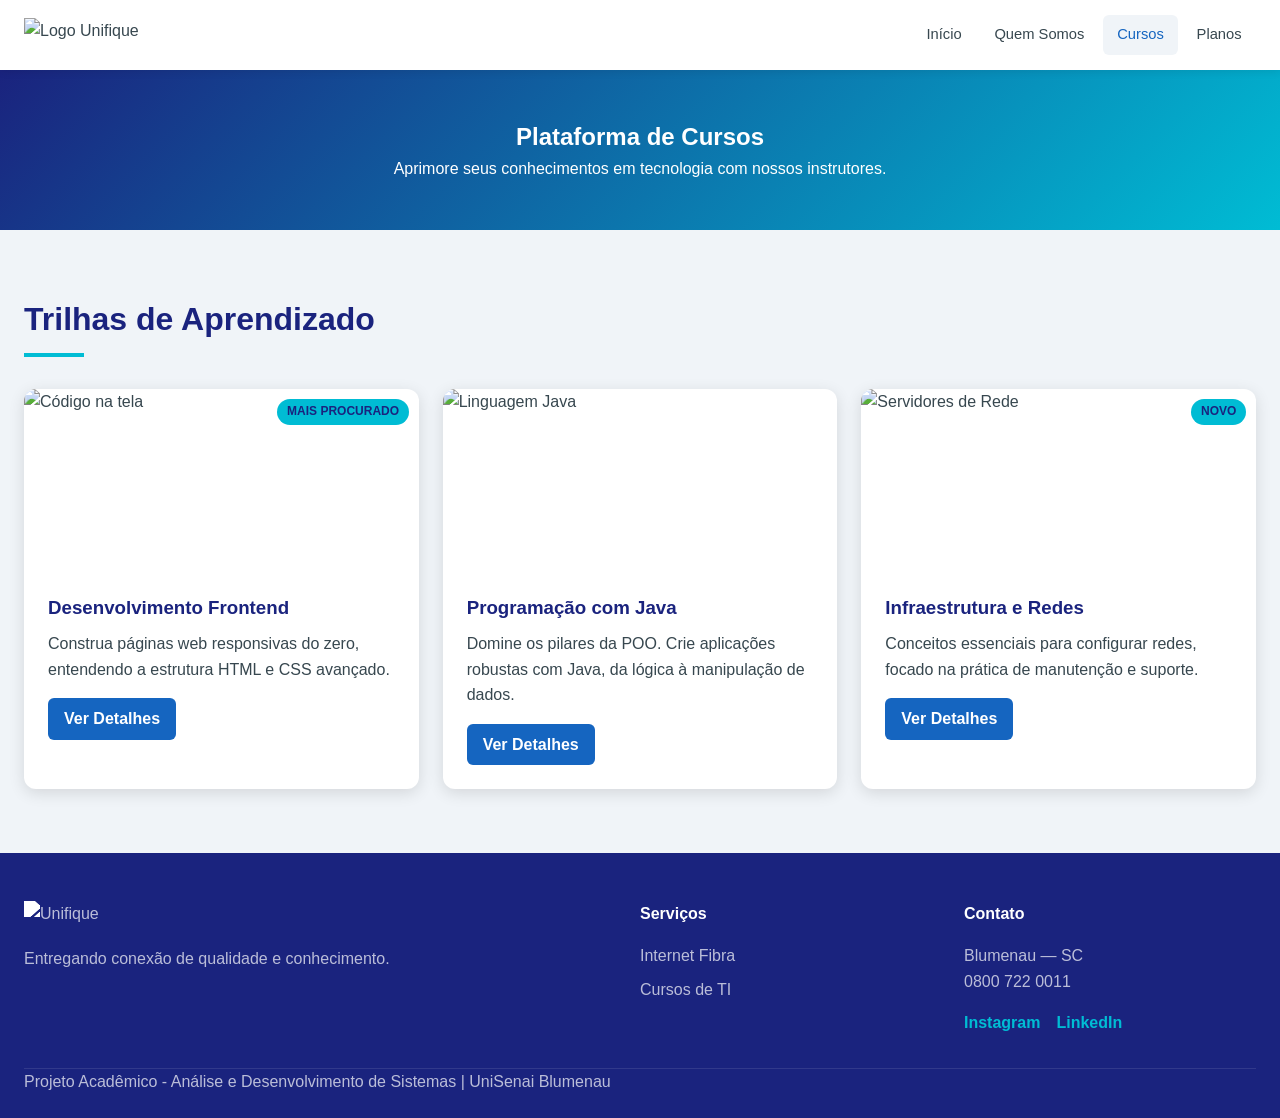
==== cursos.html @ 4384632e "first commit" ====
<!DOCTYPE html>
<html lang="pt-BR">
<head>
  <meta charset="UTF-8" />
  <meta name="viewport" content="width=device-width, initial-scale=1.0" />
  <title>Cursos Online — Unifique</title>
  <link rel="stylesheet" href="style.css" />
</head>
<body>

<div class="site-wrapper">
  <header>
    <div class="header-inner">
      <a href="index.html" class="logo">
        <img src="imagens/logo.svg" alt="Logo Unifique" class="logo-img">
      </a>
      <nav>
        <ul class="nav-list">
          <li><a href="index.html">Início</a></li>
          <li><a href="index.html#quem-somos">Quem Somos</a></li>
          <li><a href="cursos.html" class="ativo">Cursos</a></li>
          <li><a href="produto.html">Planos</a></li>
        </ul>
      </nav>
    </div>
  </header>

  <main>
    <section class="cursos-hero">
      <h1>Plataforma de Cursos</h1>
      <p>Aprimore seus conhecimentos em tecnologia com nossos instrutores.</p>
    </section>

    <section class="cursos-lista">
      <div class="section-container">
        <h2 class="section-title">Trilhas de Aprendizado</h2>
        <div class="section-divider"></div>

        <div class="cursos-grid">
          <article class="curso-card">
            <div class="curso-card-img">
              <span class="curso-badge">Mais Procurado</span>
              <img src="imagens/cursos/frontend.jpg" alt="Código na tela">
            </div>
            <div class="curso-card-body">
              <h3>Desenvolvimento Frontend</h3>
              <p>Construa páginas web responsivas do zero, entendendo a estrutura HTML e CSS avançado.</p>
              <a href="#" class="btn-comprar">Ver Detalhes</a>
            </div>
          </article>

          <article class="curso-card">
            <div class="curso-card-img">
              <img src="imagens/cursos/backend.jpg" alt="Linguagem Java">
            </div>
            <div class="curso-card-body">
              <h3>Programação com Java</h3>
              <p>Domine os pilares da POO. Crie aplicações robustas com Java, da lógica à manipulação de dados.</p>
              <a href="#" class="btn-comprar">Ver Detalhes</a>
            </div>
          </article>

          <article class="curso-card">
            <div class="curso-card-img">
              <span class="curso-badge">Novo</span>
              <img src="imagens/cursos/redes.webp" alt="Servidores de Rede">
            </div>
            <div class="curso-card-body">
              <h3>Infraestrutura e Redes</h3>
              <p>Conceitos essenciais para configurar redes, focado na prática de manutenção e suporte.</p>
              <a href="#" class="btn-comprar">Ver Detalhes</a>
            </div>
          </article>
        </div>
      </div>
    </section>
  </main>

  <footer>
    <div class="footer-grid">
      <div class="footer-col">
        <img src="imagens/logo.svg" alt="Unifique" style="height: 30px; margin-bottom: 15px; filter: brightness(0) invert(1);">
        <p>Entregando conexão de qualidade e conhecimento.</p>
      </div>
      <div class="footer-col">
        <h4>Serviços</h4>
        <ul>
          <li><a href="produto.html">Internet Fibra</a></li>
          <li><a href="cursos.html">Cursos de TI</a></li>
        </ul>
      </div>
      <div class="footer-col">
        <h4>Contato</h4>
        <p>Blumenau — SC</p>
        <p>0800 722 0011</p>
        <div class="redes-sociais">
          <a href="#">Instagram</a>
          <a href="#">LinkedIn</a>
        </div>
      </div>
    </div>
    <div class="footer-bottom">
      <p>Projeto Acadêmico - Análise e Desenvolvimento de Sistemas | UniSenai Blumenau</p>
    </div>
  </footer>
</div>

</body>
</html>
---- style.css ----
/*Reset & Variáveis*/
*, *::before, *::after {
  box-sizing: border-box;
  margin: 0;
  padding: 0;
}

:root {
  --azul-escuro: #1a237e;
  --azul-medio: #1565c0;
  --azul-claro: #1e88e5;
  --ciano: #00bcd4;
  --branco: #ffffff;
  --cinza-claro: #f0f4f8;
  --cinza-medio: #b0bec5;
  --cinza-texto: #37474f;
  --sombra: 0 4px 16px rgba(0, 0, 0, 0.12);
  --radius: 12px;
  --transicao: 0.3s ease;
  --fonte-corpo: 'Segoe UI', 'Roboto', Arial, sans-serif;
}

html { scroll-behavior: smooth; }
body {
  font-family: var(--fonte-corpo);
  color: var(--cinza-texto);
  background: var(--branco);
  line-height: 1.6;
}
a { text-decoration: none; color: inherit; }
ul { list-style: none; }
img { max-width: 100%; display: block; }

/*Layout Principal*/
.site-wrapper {
  display: grid;
  grid-template-areas: "header" "main" "footer";
  grid-template-rows: auto 1fr auto;
  min-height: 100vh;
}

/*Header & Nav*/
header {
  grid-area: header;
  background: var(--branco);
  box-shadow: 0 2px 8px rgba(0, 0, 0, 0.08);
  position: sticky;
  top: 0;
  z-index: 100;
}

.header-inner {
  display: grid;
  grid-template-columns: auto 1fr;
  grid-template-areas: "logo nav";
  align-items: center;
  max-width: 1280px;
  margin: 0 auto;
  padding: 0 1.5rem;
  height: 70px;
  gap: 1rem;
}

.logo { grid-area: logo; display: flex; align-items: center; }

.logo-img {
  height: 35px;
  width: auto;
  object-fit: contain;
}

nav { grid-area: nav; }

.nav-list {
  display: grid;
  grid-auto-flow: column;
  grid-auto-columns: max-content;
  gap: 0.25rem;
  justify-content: end;
}

.nav-list li a {
  display: block;
  padding: 0.5rem 0.9rem;
  font-size: 0.92rem;
  font-weight: 500;
  border-radius: 6px;
  transition: all var(--transicao);
}

.nav-list li a:hover, .nav-list li a.ativo {
  background: var(--cinza-claro);
  color: var(--azul-medio);
}

/*Main & Hero*/
main { grid-area: main; }

.hero {
  background: linear-gradient(135deg, var(--azul-escuro) 0%, var(--azul-medio) 50%, var(--ciano) 100%);
  min-height: 380px;
  display: grid;
  place-items: center;
  text-align: center;
  padding: 3rem 1.5rem;
}

.hero-content h1 {
  color: var(--branco);
  font-size: clamp(2rem, 5vw, 3rem);
  font-weight: 800;
  margin-bottom: 1.5rem;
  line-height: 1.1;
}

.btn-hero {
  display: inline-block;
  border: 3px solid var(--branco);
  color: var(--branco);
  padding: 0.8rem 2rem;
  border-radius: 50px;
  font-weight: 700;
  text-transform: uppercase;
  transition: all var(--transicao);
}

.btn-hero:hover { background: var(--branco); color: var(--azul-escuro); }

/*Seções*/
.section-container { max-width: 1280px; margin: 0 auto; }
.section-title { font-size: 2rem; font-weight: 800; color: var(--azul-escuro); }
.section-subtitle { color: var(--ciano); font-weight: 600; text-transform: uppercase; letter-spacing: 2px; }
.section-divider { width: 60px; height: 4px; background: var(--ciano); margin: 0.5rem 0 2rem; }

/*Quem Somos*/
.quem-somos { padding: 4rem 1.5rem; background: var(--branco); }
.quem-somos-grid {
  display: grid;
  grid-template-columns: 1fr 1fr;
  gap: 2.5rem;
  align-items: center;
}
.quem-imagem img { border-radius: var(--radius); box-shadow: var(--sombra); }

/*Serviços*/
.servicos { padding: 4rem 1.5rem; background: var(--cinza-claro); }
.servicos-grid {
  display: grid;
  grid-template-columns: repeat(3, 1fr);
  gap: 1.5rem;
}
.servico-card {
  background: var(--branco);
  border-radius: var(--radius);
  padding: 2rem 1.5rem;
  box-shadow: var(--sombra);
  transition: transform var(--transicao);
}
.servico-card:hover { transform: translateY(-5px); }
.servico-card h3 { color: var(--azul-escuro); margin: 1rem 0 0.5rem; }
.servico-icone { font-size: 2.5rem; }

.servico-card.premium {
  grid-column: span 2;
  background: linear-gradient(135deg, var(--azul-escuro), var(--azul-medio));
  color: var(--branco);
  display: flex;
  align-items: center;
  gap: 2rem;
}
.servico-card.premium h3 { color: var(--branco); margin-top: 0; }

/*Diferenciais*/
.diferenciais { padding: 4rem 1.5rem; background: var(--branco); }
.diferenciais-grid {
  display: grid;
  grid-template-columns: repeat(4, 1fr);
  grid-auto-rows: 120px;
  grid-auto-flow: dense;
  gap: 1rem;
}
.diferencial-item {
  background: var(--cinza-claro);
  border-radius: var(--radius);
  display: flex;
  flex-direction: column;
  align-items: center;
  justify-content: center;
  gap: 0.5rem;
  font-weight: 600;
  text-align: center;
  transition: all var(--transicao);
}
.diferencial-item:hover { background: var(--ciano); color: var(--branco); }
.diferencial-item .icon { font-size: 2rem; }

.diferencial-item.largo { grid-column: span 2; }
.diferencial-item.alto { grid-row: span 2; }
.diferencial-item.grande { grid-column: span 2; grid-row: span 2; }

/*Cursos*/
.cursos-hero {
  background: linear-gradient(135deg, var(--azul-escuro), var(--ciano));
  padding: 3rem 1.5rem;
  text-align: center;
  color: var(--branco);
}
.cursos-lista { padding: 4rem 1.5rem; background: var(--cinza-claro); }
.cursos-grid {
  display: grid;
  grid-template-columns: repeat(3, 1fr);
  gap: 1.5rem;
}
.curso-card {
  background: var(--branco);
  border-radius: var(--radius);
  overflow: hidden;
  box-shadow: var(--sombra);
}
.curso-card-img { height: 180px; position: relative; }
.curso-card-img img { width: 100%; height: 100%; object-fit: cover; }
.curso-badge {
  position: absolute; top: 10px; right: 10px;
  background: var(--ciano); color: var(--azul-escuro);
  font-size: 0.75rem; font-weight: bold; padding: 0.2rem 0.6rem;
  border-radius: 20px; text-transform: uppercase;
}
.curso-card-body { padding: 1.5rem; }
.curso-card-body h3 { color: var(--azul-escuro); margin-bottom: 0.5rem; }
.btn-comprar {
  display: inline-block; margin-top: 1rem;
  background: var(--azul-medio); color: var(--branco);
  padding: 0.5rem 1rem; border-radius: 6px; font-weight: bold;
}

/*Produto Interno*/
.produto-apresentacao { padding: 4rem 1.5rem; background: var(--branco); }
.produto-grid { display: grid; grid-template-columns: 1fr 1fr; gap: 3rem; align-items: center; }
.produto-grid img { border-radius: var(--radius); box-shadow: var(--sombra); }
.specs-grid { display: grid; grid-template-columns: 1fr 1fr; gap: 1rem; margin-top: 1.5rem; }
.spec-item { display: flex; align-items: center; gap: 1rem; background: var(--cinza-claro); padding: 1rem; border-radius: 8px;}

/*BENEFÍCIOS*/
.produto-beneficios { padding: 4rem 1.5rem; background: var(--cinza-claro); }
.beneficios-grid {
  display: grid;
  grid-template-columns: repeat(3, 1fr);
  gap: 1.5rem;
}

/*FOTOS E NOTAS*/
.produto-depoimentos { padding: 4rem 1.5rem; background: var(--branco); }
.depoimentos-grid { display: grid; grid-template-columns: repeat(3, 1fr); gap: 1.5rem; }
.depoimento-card { 
  background: var(--cinza-claro); 
  padding: 1.5rem; 
  border-radius: var(--radius); 
  box-shadow: var(--sombra);
  display: flex;
  flex-direction: column;
}
.depoimento-nota { color: #f39c12; margin-bottom: 0.5rem; font-size: 1.2rem; }
.depoimento-texto { flex-grow: 1; font-style: italic; margin-bottom: 1rem; }
.depoimento-autor-box {
  display: flex;
  align-items: center;
  gap: 1rem;
  margin-top: auto;
}
.depoimento-foto {
  width: 45px;
  height: 45px;
  border-radius: 50%;
  object-fit: cover;
}
.depoimento-nome { color: var(--azul-escuro); }

.produto-cta { padding: 4rem 1.5rem; background: var(--azul-escuro); text-align: center; color: var(--branco); }
.btn-cta { display: inline-block; background: var(--ciano); color: var(--azul-escuro); padding: 1rem 2rem; border-radius: 50px; font-weight: bold; margin-top: 1.5rem; }

/*Footer*/
footer { grid-area: footer; background: var(--azul-escuro); color: rgba(255,255,255,0.7); padding: 3rem 1.5rem 1.5rem; }
.footer-grid { display: grid; grid-template-columns: 2fr 1fr 1fr; gap: 2rem; max-width: 1280px; margin: 0 auto; padding-bottom: 2rem; border-bottom: 1px solid rgba(255,255,255,0.1); }
.footer-col h4 { color: var(--branco); margin-bottom: 1rem; }
.footer-col ul li { margin-bottom: 0.5rem; }

/* REDES SOCIAIS */
.redes-sociais {
  display: flex;
  gap: 1rem;
  margin-top: 1rem;
}
.redes-sociais a {
  display: inline-block;
  color: var(--ciano);
  font-weight: bold;
}
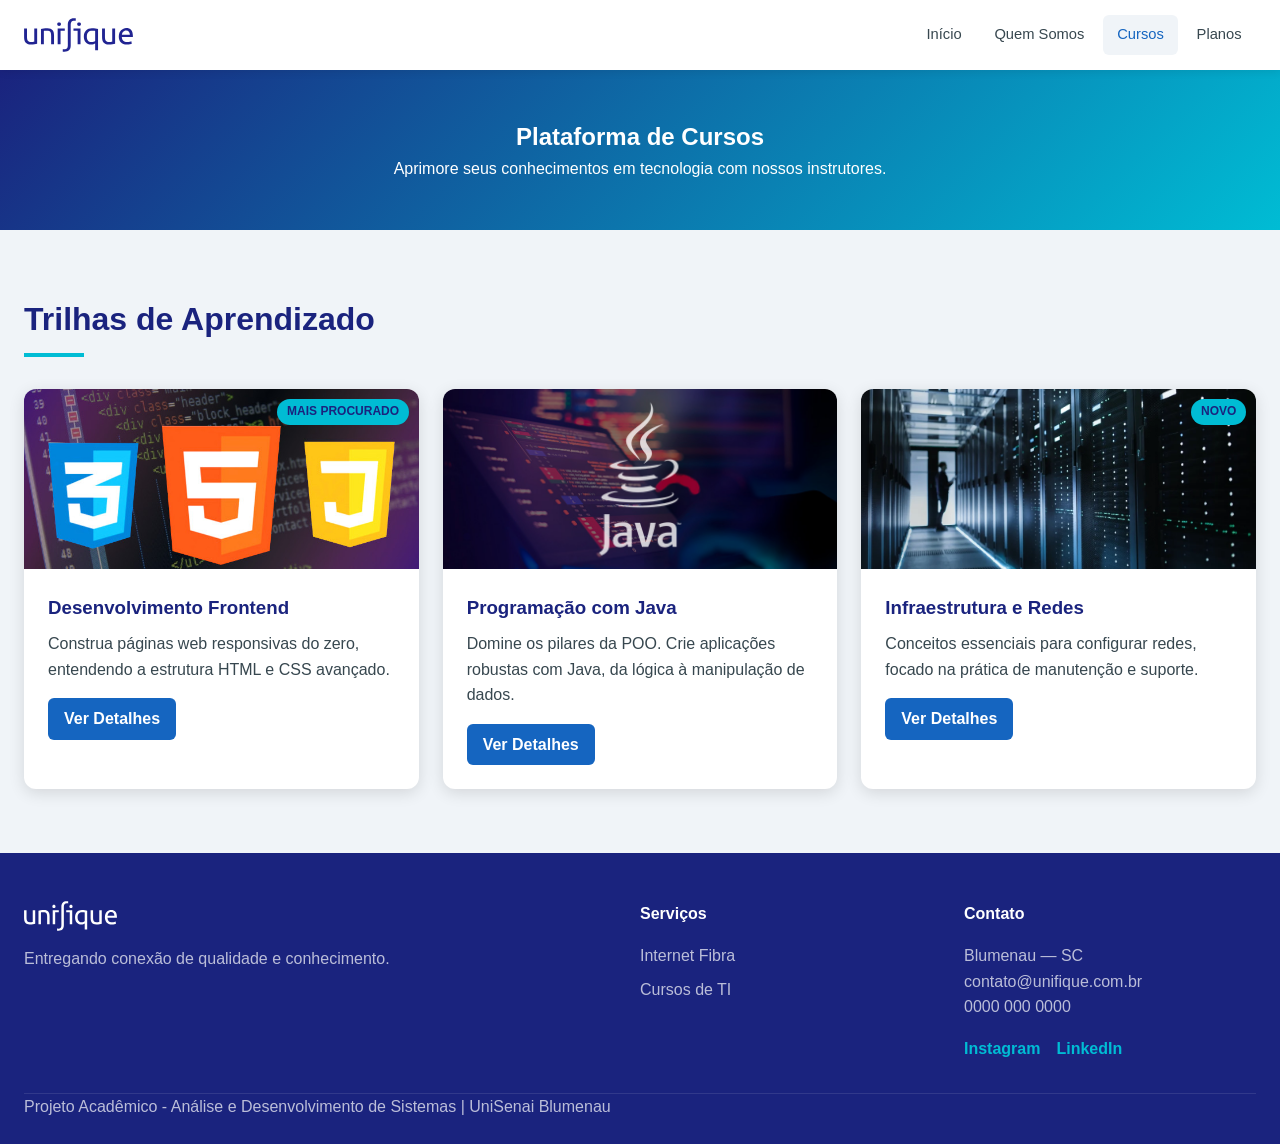
==== commit fd1799d1: "adicionando email no rodapé e aplicando indentação" ====
--- a/cursos.html
+++ b/cursos.html
@@ -1,109 +1,114 @@
 <!DOCTYPE html>
 <html lang="pt-BR">
+
 <head>
   <meta charset="UTF-8" />
   <meta name="viewport" content="width=device-width, initial-scale=1.0" />
   <title>Cursos Online — Unifique</title>
   <link rel="stylesheet" href="style.css" />
 </head>
+
 <body>
 
-<div class="site-wrapper">
-  <header>
-    <div class="header-inner">
-      <a href="index.html" class="logo">
-        <img src="imagens/logo.svg" alt="Logo Unifique" class="logo-img">
-      </a>
-      <nav>
-        <ul class="nav-list">
-          <li><a href="index.html">Início</a></li>
-          <li><a href="index.html#quem-somos">Quem Somos</a></li>
-          <li><a href="cursos.html" class="ativo">Cursos</a></li>
-          <li><a href="produto.html">Planos</a></li>
-        </ul>
-      </nav>
-    </div>
-  </header>
+  <div class="site-wrapper">
+    <header>
+      <div class="header-inner">
+        <a href="index.html" class="logo">
+          <img src="imagens/logo.svg" alt="Logo Unifique" class="logo-img">
+        </a>
+        <nav>
+          <ul class="nav-list">
+            <li><a href="index.html">Início</a></li>
+            <li><a href="index.html#quem-somos">Quem Somos</a></li>
+            <li><a href="cursos.html" class="ativo">Cursos</a></li>
+            <li><a href="produto.html">Planos</a></li>
+          </ul>
+        </nav>
+      </div>
+    </header>
 
-  <main>
-    <section class="cursos-hero">
-      <h1>Plataforma de Cursos</h1>
-      <p>Aprimore seus conhecimentos em tecnologia com nossos instrutores.</p>
-    </section>
+    <main>
+      <section class="cursos-hero">
+        <h1>Plataforma de Cursos</h1>
+        <p>Aprimore seus conhecimentos em tecnologia com nossos instrutores.</p>
+      </section>
 
-    <section class="cursos-lista">
-      <div class="section-container">
-        <h2 class="section-title">Trilhas de Aprendizado</h2>
-        <div class="section-divider"></div>
+      <section class="cursos-lista">
+        <div class="section-container">
+          <h2 class="section-title">Trilhas de Aprendizado</h2>
+          <div class="section-divider"></div>
 
-        <div class="cursos-grid">
-          <article class="curso-card">
-            <div class="curso-card-img">
-              <span class="curso-badge">Mais Procurado</span>
-              <img src="imagens/cursos/frontend.jpg" alt="Código na tela">
-            </div>
-            <div class="curso-card-body">
-              <h3>Desenvolvimento Frontend</h3>
-              <p>Construa páginas web responsivas do zero, entendendo a estrutura HTML e CSS avançado.</p>
-              <a href="#" class="btn-comprar">Ver Detalhes</a>
-            </div>
-          </article>
+          <div class="cursos-grid">
+            <article class="curso-card">
+              <div class="curso-card-img">
+                <span class="curso-badge">Mais Procurado</span>
+                <img src="imagens/cursos/frontend.jpg" alt="Código na tela">
+              </div>
+              <div class="curso-card-body">
+                <h3>Desenvolvimento Frontend</h3>
+                <p>Construa páginas web responsivas do zero, entendendo a estrutura HTML e CSS avançado.</p>
+                <a href="#" class="btn-comprar">Ver Detalhes</a>
+              </div>
+            </article>
 
-          <article class="curso-card">
-            <div class="curso-card-img">
-              <img src="imagens/cursos/backend.jpg" alt="Linguagem Java">
-            </div>
-            <div class="curso-card-body">
-              <h3>Programação com Java</h3>
-              <p>Domine os pilares da POO. Crie aplicações robustas com Java, da lógica à manipulação de dados.</p>
-              <a href="#" class="btn-comprar">Ver Detalhes</a>
-            </div>
-          </article>
+            <article class="curso-card">
+              <div class="curso-card-img">
+                <img src="imagens/cursos/backend.jpg" alt="Linguagem Java">
+              </div>
+              <div class="curso-card-body">
+                <h3>Programação com Java</h3>
+                <p>Domine os pilares da POO. Crie aplicações robustas com Java, da lógica à manipulação de dados.</p>
+                <a href="#" class="btn-comprar">Ver Detalhes</a>
+              </div>
+            </article>
 
-          <article class="curso-card">
-            <div class="curso-card-img">
-              <span class="curso-badge">Novo</span>
-              <img src="imagens/cursos/redes.webp" alt="Servidores de Rede">
-            </div>
-            <div class="curso-card-body">
-              <h3>Infraestrutura e Redes</h3>
-              <p>Conceitos essenciais para configurar redes, focado na prática de manutenção e suporte.</p>
-              <a href="#" class="btn-comprar">Ver Detalhes</a>
-            </div>
-          </article>
+            <article class="curso-card">
+              <div class="curso-card-img">
+                <span class="curso-badge">Novo</span>
+                <img src="imagens/cursos/redes.webp" alt="Servidores de Rede">
+              </div>
+              <div class="curso-card-body">
+                <h3>Infraestrutura e Redes</h3>
+                <p>Conceitos essenciais para configurar redes, focado na prática de manutenção e suporte.</p>
+                <a href="#" class="btn-comprar">Ver Detalhes</a>
+              </div>
+            </article>
+          </div>
+        </div>
+      </section>
+    </main>
+
+    <footer>
+      <div class="footer-grid">
+        <div class="footer-col">
+          <img src="imagens/logo.svg" alt="Unifique"
+            style="height: 30px; margin-bottom: 15px; filter: brightness(0) invert(1);">
+          <p>Entregando conexão de qualidade e conhecimento.</p>
+        </div>
+        <div class="footer-col">
+          <h4>Serviços</h4>
+          <ul>
+            <li><a href="produto.html">Internet Fibra</a></li>
+            <li><a href="cursos.html">Cursos de TI</a></li>
+          </ul>
+        </div>
+        <div class="footer-col">
+          <h4>Contato</h4>
+          <p>Blumenau — SC</p>
+          <p>contato@unifique.com.br</p>
+          <p>0000 000 0000</p>
+          <div class="redes-sociais">
+            <a href="#">Instagram</a>
+            <a href="#">LinkedIn</a>
+          </div>
         </div>
       </div>
-    </section>
-  </main>
-
-  <footer>
-    <div class="footer-grid">
-      <div class="footer-col">
-        <img src="imagens/logo.svg" alt="Unifique" style="height: 30px; margin-bottom: 15px; filter: brightness(0) invert(1);">
-        <p>Entregando conexão de qualidade e conhecimento.</p>
+      <div class="footer-bottom">
+        <p>Projeto Acadêmico - Análise e Desenvolvimento de Sistemas | UniSenai Blumenau</p>
       </div>
-      <div class="footer-col">
-        <h4>Serviços</h4>
-        <ul>
-          <li><a href="produto.html">Internet Fibra</a></li>
-          <li><a href="cursos.html">Cursos de TI</a></li>
-        </ul>
-      </div>
-      <div class="footer-col">
-        <h4>Contato</h4>
-        <p>Blumenau — SC</p>
-        <p>0800 722 0011</p>
-        <div class="redes-sociais">
-          <a href="#">Instagram</a>
-          <a href="#">LinkedIn</a>
-        </div>
-      </div>
-    </div>
-    <div class="footer-bottom">
-      <p>Projeto Acadêmico - Análise e Desenvolvimento de Sistemas | UniSenai Blumenau</p>
-    </div>
-  </footer>
-</div>
+    </footer>
+  </div>
 
 </body>
+
 </html>
--- a/style.css
+++ b/style.css
@@ -1,5 +1,7 @@
 /*Reset & Variáveis*/
-*, *::before, *::after {
+*,
+*::before,
+*::after {
   box-sizing: border-box;
   margin: 0;
   padding: 0;
@@ -20,16 +22,30 @@
   --fonte-corpo: 'Segoe UI', 'Roboto', Arial, sans-serif;
 }
 
-html { scroll-behavior: smooth; }
+html {
+  scroll-behavior: smooth;
+}
+
 body {
   font-family: var(--fonte-corpo);
   color: var(--cinza-texto);
   background: var(--branco);
   line-height: 1.6;
 }
-a { text-decoration: none; color: inherit; }
-ul { list-style: none; }
-img { max-width: 100%; display: block; }
+
+a {
+  text-decoration: none;
+  color: inherit;
+}
+
+ul {
+  list-style: none;
+}
+
+img {
+  max-width: 100%;
+  display: block;
+}
 
 /*Layout Principal*/
 .site-wrapper {
@@ -61,7 +77,11 @@
   gap: 1rem;
 }
 
-.logo { grid-area: logo; display: flex; align-items: center; }
+.logo {
+  grid-area: logo;
+  display: flex;
+  align-items: center;
+}
 
 .logo-img {
   height: 35px;
@@ -69,7 +89,9 @@
   object-fit: contain;
 }
 
-nav { grid-area: nav; }
+nav {
+  grid-area: nav;
+}
 
 .nav-list {
   display: grid;
@@ -88,13 +110,16 @@
   transition: all var(--transicao);
 }
 
-.nav-list li a:hover, .nav-list li a.ativo {
+.nav-list li a:hover,
+.nav-list li a.ativo {
   background: var(--cinza-claro);
   color: var(--azul-medio);
 }
 
 /*Main & Hero*/
-main { grid-area: main; }
+main {
+  grid-area: main;
+}
 
 .hero {
   background: linear-gradient(135deg, var(--azul-escuro) 0%, var(--azul-medio) 50%, var(--ciano) 100%);
@@ -124,31 +149,67 @@
   transition: all var(--transicao);
 }
 
-.btn-hero:hover { background: var(--branco); color: var(--azul-escuro); }
+.btn-hero:hover {
+  background: var(--branco);
+  color: var(--azul-escuro);
+}
 
 /*Seções*/
-.section-container { max-width: 1280px; margin: 0 auto; }
-.section-title { font-size: 2rem; font-weight: 800; color: var(--azul-escuro); }
-.section-subtitle { color: var(--ciano); font-weight: 600; text-transform: uppercase; letter-spacing: 2px; }
-.section-divider { width: 60px; height: 4px; background: var(--ciano); margin: 0.5rem 0 2rem; }
+.section-container {
+  max-width: 1280px;
+  margin: 0 auto;
+}
+
+.section-title {
+  font-size: 2rem;
+  font-weight: 800;
+  color: var(--azul-escuro);
+}
+
+.section-subtitle {
+  color: var(--ciano);
+  font-weight: 600;
+  text-transform: uppercase;
+  letter-spacing: 2px;
+}
+
+.section-divider {
+  width: 60px;
+  height: 4px;
+  background: var(--ciano);
+  margin: 0.5rem 0 2rem;
+}
 
 /*Quem Somos*/
-.quem-somos { padding: 4rem 1.5rem; background: var(--branco); }
+.quem-somos {
+  padding: 4rem 1.5rem;
+  background: var(--branco);
+}
+
 .quem-somos-grid {
   display: grid;
   grid-template-columns: 1fr 1fr;
   gap: 2.5rem;
   align-items: center;
 }
-.quem-imagem img { border-radius: var(--radius); box-shadow: var(--sombra); }
+
+.quem-imagem img {
+  border-radius: var(--radius);
+  box-shadow: var(--sombra);
+}
 
 /*Serviços*/
-.servicos { padding: 4rem 1.5rem; background: var(--cinza-claro); }
+.servicos {
+  padding: 4rem 1.5rem;
+  background: var(--cinza-claro);
+}
+
 .servicos-grid {
   display: grid;
   grid-template-columns: repeat(3, 1fr);
   gap: 1.5rem;
 }
+
 .servico-card {
   background: var(--branco);
   border-radius: var(--radius);
@@ -156,9 +217,19 @@
   box-shadow: var(--sombra);
   transition: transform var(--transicao);
 }
-.servico-card:hover { transform: translateY(-5px); }
-.servico-card h3 { color: var(--azul-escuro); margin: 1rem 0 0.5rem; }
-.servico-icone { font-size: 2.5rem; }
+
+.servico-card:hover {
+  transform: translateY(-5px);
+}
+
+.servico-card h3 {
+  color: var(--azul-escuro);
+  margin: 1rem 0 0.5rem;
+}
+
+.servico-icone {
+  font-size: 2.5rem;
+}
 
 .servico-card.premium {
   grid-column: span 2;
@@ -168,10 +239,18 @@
   align-items: center;
   gap: 2rem;
 }
-.servico-card.premium h3 { color: var(--branco); margin-top: 0; }
+
+.servico-card.premium h3 {
+  color: var(--branco);
+  margin-top: 0;
+}
 
 /*Diferenciais*/
-.diferenciais { padding: 4rem 1.5rem; background: var(--branco); }
+.diferenciais {
+  padding: 4rem 1.5rem;
+  background: var(--branco);
+}
+
 .diferenciais-grid {
   display: grid;
   grid-template-columns: repeat(4, 1fr);
@@ -179,6 +258,7 @@
   grid-auto-flow: dense;
   gap: 1rem;
 }
+
 .diferencial-item {
   background: var(--cinza-claro);
   border-radius: var(--radius);
@@ -191,12 +271,28 @@
   text-align: center;
   transition: all var(--transicao);
 }
-.diferencial-item:hover { background: var(--ciano); color: var(--branco); }
-.diferencial-item .icon { font-size: 2rem; }
-
-.diferencial-item.largo { grid-column: span 2; }
-.diferencial-item.alto { grid-row: span 2; }
-.diferencial-item.grande { grid-column: span 2; grid-row: span 2; }
+
+.diferencial-item:hover {
+  background: var(--ciano);
+  color: var(--branco);
+}
+
+.diferencial-item .icon {
+  font-size: 2rem;
+}
+
+.diferencial-item.largo {
+  grid-column: span 2;
+}
+
+.diferencial-item.alto {
+  grid-row: span 2;
+}
+
+.diferencial-item.grande {
+  grid-column: span 2;
+  grid-row: span 2;
+}
 
 /*Cursos*/
 .cursos-hero {
@@ -205,43 +301,108 @@
   text-align: center;
   color: var(--branco);
 }
-.cursos-lista { padding: 4rem 1.5rem; background: var(--cinza-claro); }
+
+.cursos-lista {
+  padding: 4rem 1.5rem;
+  background: var(--cinza-claro);
+}
+
 .cursos-grid {
   display: grid;
   grid-template-columns: repeat(3, 1fr);
   gap: 1.5rem;
 }
+
 .curso-card {
   background: var(--branco);
   border-radius: var(--radius);
   overflow: hidden;
   box-shadow: var(--sombra);
 }
-.curso-card-img { height: 180px; position: relative; }
-.curso-card-img img { width: 100%; height: 100%; object-fit: cover; }
+
+.curso-card-img {
+  height: 180px;
+  position: relative;
+}
+
+.curso-card-img img {
+  width: 100%;
+  height: 100%;
+  object-fit: cover;
+}
+
 .curso-badge {
-  position: absolute; top: 10px; right: 10px;
-  background: var(--ciano); color: var(--azul-escuro);
-  font-size: 0.75rem; font-weight: bold; padding: 0.2rem 0.6rem;
-  border-radius: 20px; text-transform: uppercase;
-}
-.curso-card-body { padding: 1.5rem; }
-.curso-card-body h3 { color: var(--azul-escuro); margin-bottom: 0.5rem; }
+  position: absolute;
+  top: 10px;
+  right: 10px;
+  background: var(--ciano);
+  color: var(--azul-escuro);
+  font-size: 0.75rem;
+  font-weight: bold;
+  padding: 0.2rem 0.6rem;
+  border-radius: 20px;
+  text-transform: uppercase;
+}
+
+.curso-card-body {
+  padding: 1.5rem;
+}
+
+.curso-card-body h3 {
+  color: var(--azul-escuro);
+  margin-bottom: 0.5rem;
+}
+
 .btn-comprar {
-  display: inline-block; margin-top: 1rem;
-  background: var(--azul-medio); color: var(--branco);
-  padding: 0.5rem 1rem; border-radius: 6px; font-weight: bold;
+  display: inline-block;
+  margin-top: 1rem;
+  background: var(--azul-medio);
+  color: var(--branco);
+  padding: 0.5rem 1rem;
+  border-radius: 6px;
+  font-weight: bold;
 }
 
 /*Produto Interno*/
-.produto-apresentacao { padding: 4rem 1.5rem; background: var(--branco); }
-.produto-grid { display: grid; grid-template-columns: 1fr 1fr; gap: 3rem; align-items: center; }
-.produto-grid img { border-radius: var(--radius); box-shadow: var(--sombra); }
-.specs-grid { display: grid; grid-template-columns: 1fr 1fr; gap: 1rem; margin-top: 1.5rem; }
-.spec-item { display: flex; align-items: center; gap: 1rem; background: var(--cinza-claro); padding: 1rem; border-radius: 8px;}
+.produto-apresentacao {
+  padding: 4rem 1.5rem;
+  background: var(--branco);
+}
+
+.produto-grid {
+  display: grid;
+  grid-template-columns: 1fr 1fr;
+  gap: 3rem;
+  align-items: center;
+}
+
+.produto-grid img {
+  border-radius: var(--radius);
+  box-shadow: var(--sombra);
+}
+
+.specs-grid {
+  display: grid;
+  grid-template-columns: 1fr 1fr;
+  gap: 1rem;
+  margin-top: 1.5rem;
+}
+
+.spec-item {
+  display: flex;
+  align-items: center;
+  gap: 1rem;
+  background: var(--cinza-claro);
+  padding: 1rem;
+  border-radius: 8px;
+}
 
 /*BENEFÍCIOS*/
-.produto-beneficios { padding: 4rem 1.5rem; background: var(--cinza-claro); }
+.produto-beneficios {
+  padding: 4rem 1.5rem;
+  background: var(--cinza-claro);
+}
+
 .beneficios-grid {
   display: grid;
   grid-template-columns: repeat(3, 1fr);
@@ -249,49 +410,195 @@
 }
 
 /*FOTOS E NOTAS*/
-.produto-depoimentos { padding: 4rem 1.5rem; background: var(--branco); }
-.depoimentos-grid { display: grid; grid-template-columns: repeat(3, 1fr); gap: 1.5rem; }
-.depoimento-card { 
-  background: var(--cinza-claro); 
-  padding: 1.5rem; 
-  border-radius: var(--radius); 
+.produto-depoimentos {
+  padding: 4rem 1.5rem;
+  background: var(--branco);
+}
+
+.depoimentos-grid {
+  display: grid;
+  grid-template-columns: repeat(3, 1fr);
+  gap: 1.5rem;
+}
+
+.depoimento-card {
+  background: var(--cinza-claro);
+  padding: 1.5rem;
+  border-radius: var(--radius);
   box-shadow: var(--sombra);
   display: flex;
   flex-direction: column;
 }
-.depoimento-nota { color: #f39c12; margin-bottom: 0.5rem; font-size: 1.2rem; }
-.depoimento-texto { flex-grow: 1; font-style: italic; margin-bottom: 1rem; }
+
+.depoimento-nota {
+  color: #f39c12;
+  margin-bottom: 0.5rem;
+  font-size: 1.2rem;
+}
+
+.depoimento-texto {
+  flex-grow: 1;
+  font-style: italic;
+  margin-bottom: 1rem;
+}
+
 .depoimento-autor-box {
   display: flex;
   align-items: center;
   gap: 1rem;
   margin-top: auto;
 }
+
 .depoimento-foto {
   width: 45px;
   height: 45px;
   border-radius: 50%;
   object-fit: cover;
 }
-.depoimento-nome { color: var(--azul-escuro); }
-
-.produto-cta { padding: 4rem 1.5rem; background: var(--azul-escuro); text-align: center; color: var(--branco); }
-.btn-cta { display: inline-block; background: var(--ciano); color: var(--azul-escuro); padding: 1rem 2rem; border-radius: 50px; font-weight: bold; margin-top: 1.5rem; }
+
+.depoimento-nome {
+  color: var(--azul-escuro);
+}
+
+.produto-cta {
+  padding: 4rem 1.5rem;
+  background: var(--azul-escuro);
+  text-align: center;
+  color: var(--branco);
+}
+
+.btn-cta {
+  display: inline-block;
+  background: var(--ciano);
+  color: var(--azul-escuro);
+  padding: 1rem 2rem;
+  border-radius: 50px;
+  font-weight: bold;
+  margin-top: 1.5rem;
+}
 
 /*Footer*/
-footer { grid-area: footer; background: var(--azul-escuro); color: rgba(255,255,255,0.7); padding: 3rem 1.5rem 1.5rem; }
-.footer-grid { display: grid; grid-template-columns: 2fr 1fr 1fr; gap: 2rem; max-width: 1280px; margin: 0 auto; padding-bottom: 2rem; border-bottom: 1px solid rgba(255,255,255,0.1); }
-.footer-col h4 { color: var(--branco); margin-bottom: 1rem; }
-.footer-col ul li { margin-bottom: 0.5rem; }
-
-/* REDES SOCIAIS */
+footer {
+  grid-area: footer;
+  background: var(--azul-escuro);
+  color: rgba(255, 255, 255, 0.7);
+  padding: 3rem 1.5rem 1.5rem;
+}
+
+.footer-grid {
+  display: grid;
+  grid-template-columns: 2fr 1fr 1fr;
+  gap: 2rem;
+  max-width: 1280px;
+  margin: 0 auto;
+  padding-bottom: 2rem;
+  border-bottom: 1px solid rgba(255, 255, 255, 0.1);
+}
+
+.footer-col h4 {
+  color: var(--branco);
+  margin-bottom: 1rem;
+}
+
+.footer-col ul li {
+  margin-bottom: 0.5rem;
+}
+
+/*REDES SOCIAIS*/
 .redes-sociais {
   display: flex;
   gap: 1rem;
   margin-top: 1rem;
 }
+
 .redes-sociais a {
   display: inline-block;
   color: var(--ciano);
   font-weight: bold;
+}
+
+
+/* Tablets*/
+@media (max-width: 992px) {
+
+  .servicos-grid,
+  .cursos-grid,
+  .beneficios-grid,
+  .depoimentos-grid {
+    grid-template-columns: repeat(2, 1fr);
+  }
+
+  .servico-card.premium {
+    grid-column: span 2;
+  }
+
+
+  .diferenciais-grid {
+    grid-template-columns: repeat(2, 1fr);
+  }
+
+  .footer-grid {
+    grid-template-columns: 1fr 1fr;
+  }
+}
+
+/* Celulares */
+@media (max-width: 768px) {
+  .header-inner {
+    grid-template-columns: 1fr;
+    grid-template-areas: "logo" "nav";
+    height: auto;
+    padding: 1rem;
+    justify-items: center;
+    gap: 1rem;
+  }
+
+  .nav-list {
+    flex-wrap: wrap;
+    justify-content: center;
+  }
+
+  .quem-somos-grid,
+  .produto-grid {
+    grid-template-columns: 1fr;
+    gap: 2rem;
+  }
+
+  .servicos-grid,
+  .cursos-grid,
+  .beneficios-grid,
+  .depoimentos-grid,
+  .specs-grid,
+  .diferenciais-grid {
+    grid-template-columns: 1fr;
+  }
+
+  .servico-card.premium {
+    grid-column: span 1;
+    flex-direction: column;
+    text-align: center;
+    gap: 1rem;
+  }
+
+  .diferencial-item.largo,
+  .diferencial-item.grande,
+  .diferencial-item.alto {
+    grid-column: span 1;
+    grid-row: span 1;
+  }
+
+  .footer-grid {
+    grid-template-columns: 1fr;
+    text-align: center;
+    gap: 2rem;
+  }
+
+  .redes-sociais {
+    justify-content: center;
+  }
+
+
+  .hero-content h1 {
+    font-size: 2rem;
+  }
 }
